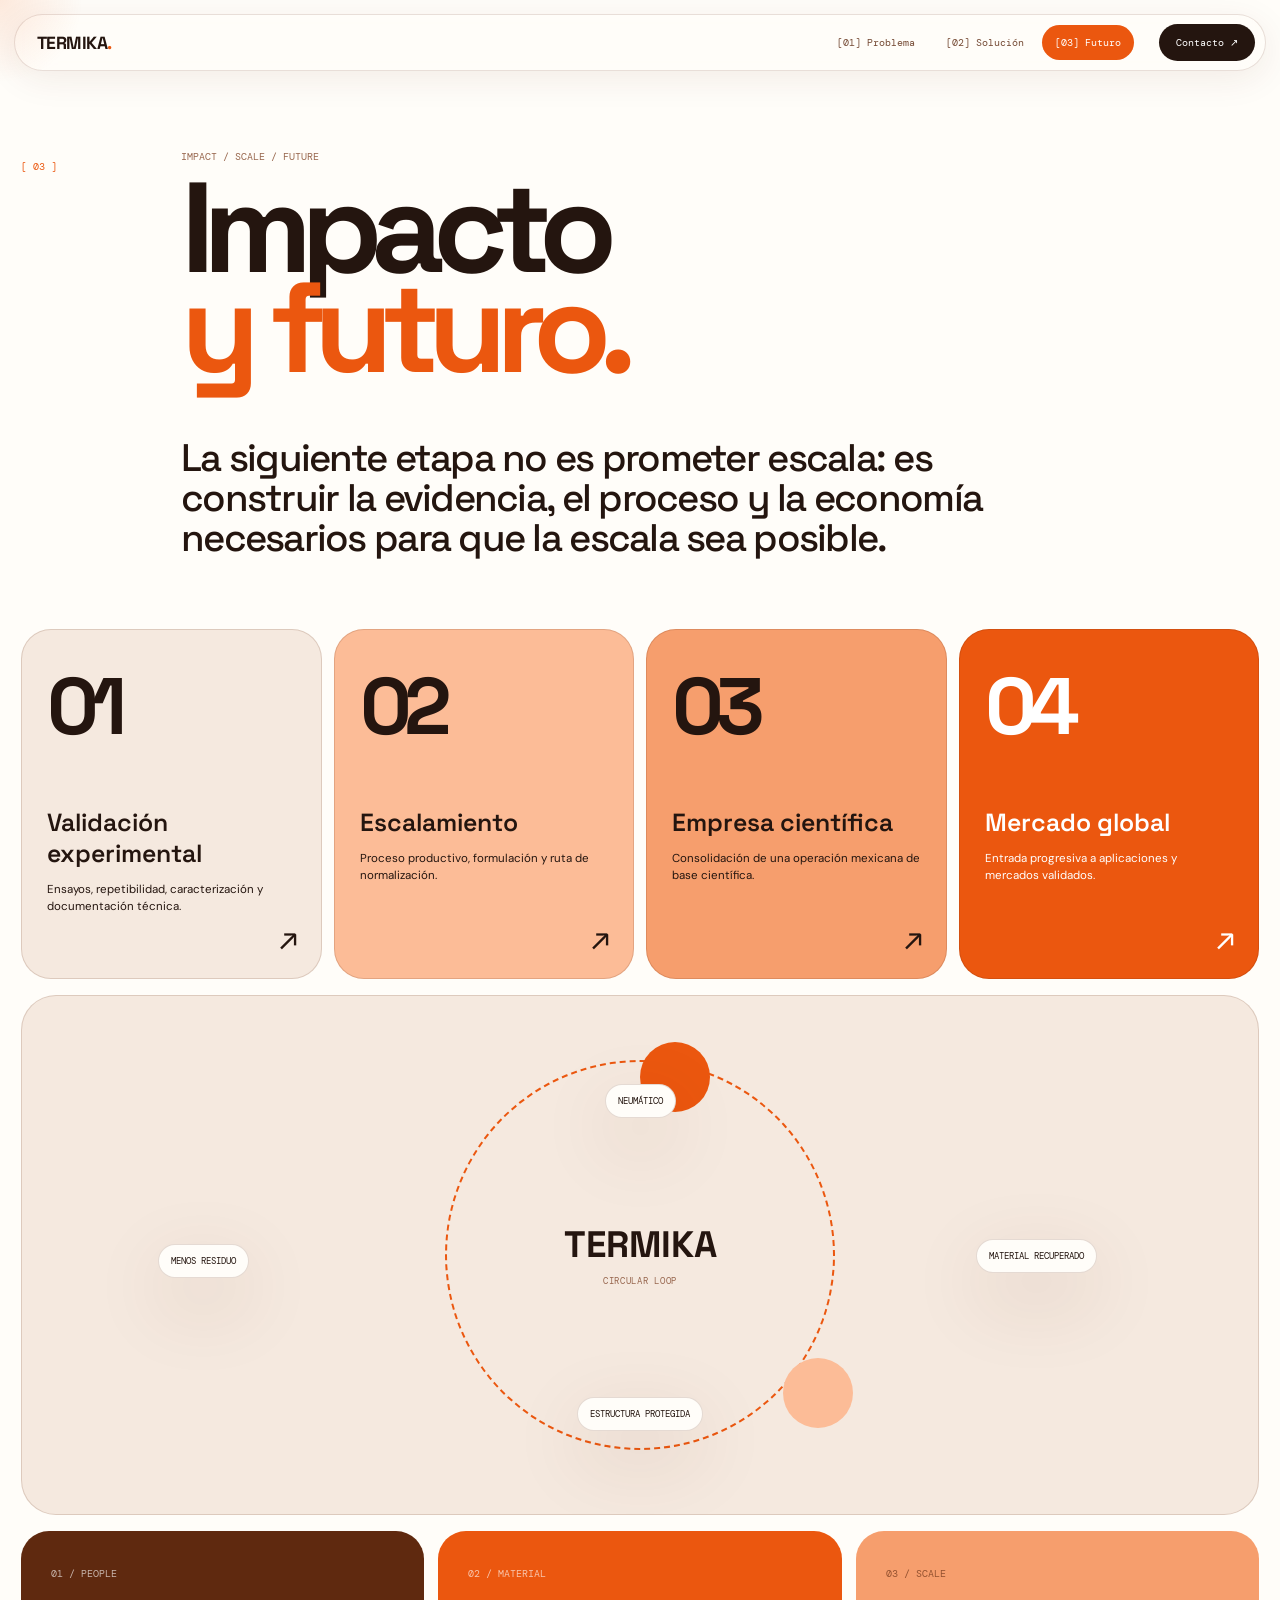
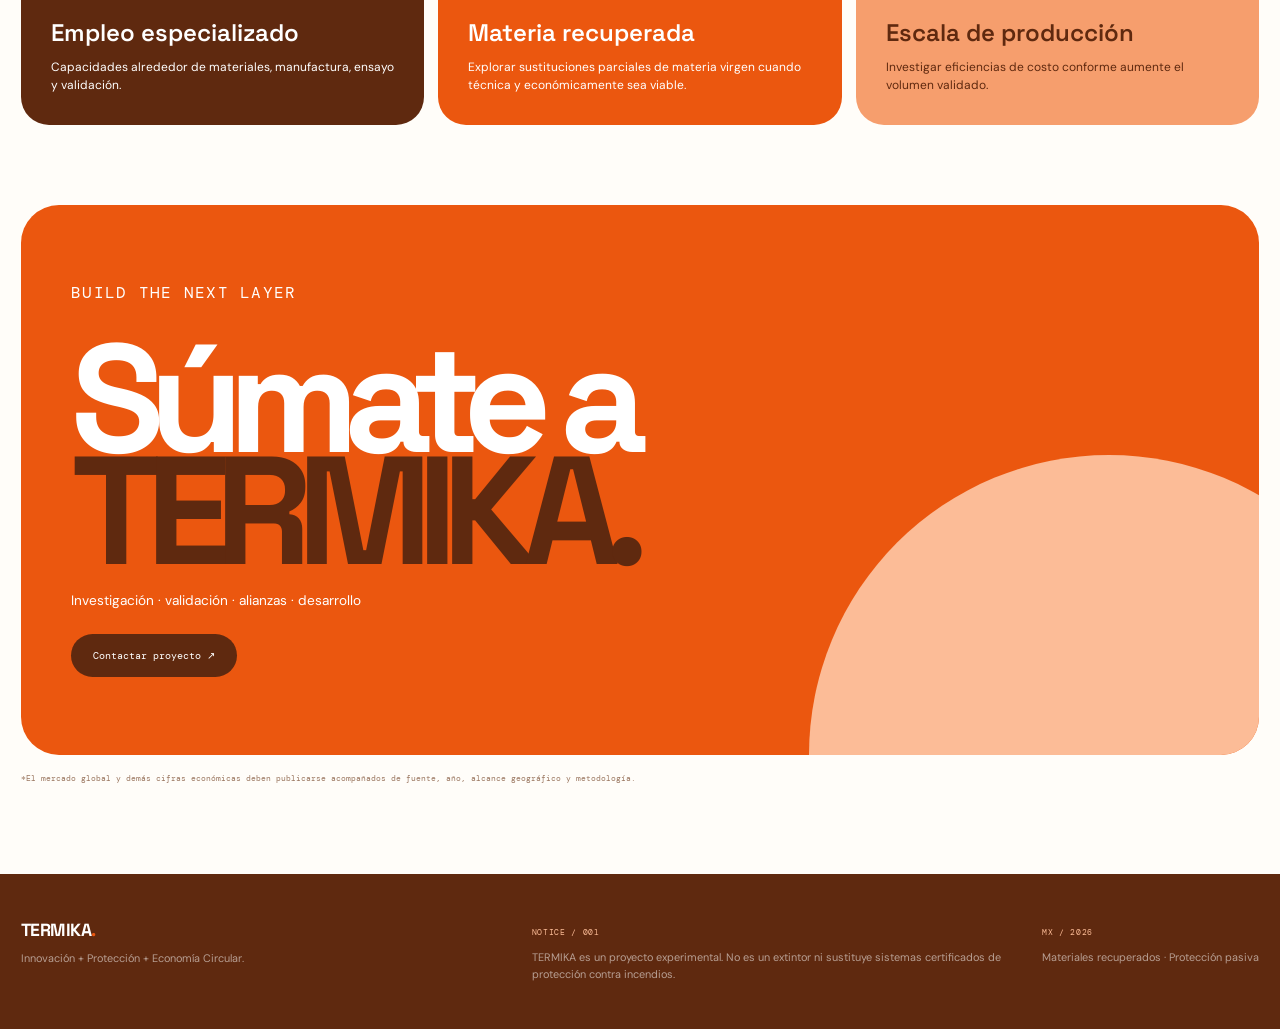
==== futuro.html @ cb24f813 "Add files via upload" ====
<!doctype html><html lang="es"><head><meta charset="utf-8"><meta name="viewport" content="width=device-width,initial-scale=1"><meta name="theme-color" content="#EB570F"><title>TERMIKA — Impacto y futuro</title><link rel="stylesheet" href="style.css"></head><body><div class="cursor"></div><header class="header"><nav class="nav">
      <a class="logo" href="index.html">TERMIKA<span><b>.</b></span></a>
      <div class="navlinks">
        <a class="" href="problema.html">[01] Problema</a>
        <a class="" href="solucion.html">[02] Solución</a>
        <a class="active" href="futuro.html">[03] Futuro</a>
      </div>
      <a class="navcta" href="mailto:contacto@termika.mx">Contacto ↗</a>
      <button class="menu" aria-label="Abrir menú"><span></span><span></span><span></span></button>
    </nav>
    <div class="mobile-nav">
      <a href="problema.html">[01] Problema</a><a href="solucion.html">[02] Solución</a><a href="futuro.html">[03] Futuro</a><a href="mailto:contacto@termika.mx">Contacto ↗</a>
    </div></header><main class="page future-page">
  <div class="container">
    <div class="section-head reveal"><div class="num">[ 03 ]</div><div><div class="kicker">IMPACT / SCALE / FUTURE</div><h2>Impacto<br><span>y futuro.</span></h2></div></div>
    <p class="page-intro reveal">La siguiente etapa no es prometer escala: es construir la evidencia, el proceso y la economía necesarios para que la escala sea posible.</p>
    <div class="roadmap">
      <article class="road reveal"><div class="rnum">01</div><h3>Validación experimental</h3><p>Ensayos, repetibilidad, caracterización y documentación técnica.</p></article>
      <article class="road reveal"><div class="rnum">02</div><h3>Escalamiento</h3><p>Proceso productivo, formulación y ruta de normalización.</p></article>
      <article class="road reveal"><div class="rnum">03</div><h3>Empresa científica</h3><p>Consolidación de una operación mexicana de base científica.</p></article>
      <article class="road reveal"><div class="rnum">04</div><h3>Mercado global</h3><p>Entrada progresiva a aplicaciones y mercados validados.</p></article>
    </div>
    <div class="loop reveal">
      <div class="loop-ring"></div><div class="loop-center"><strong>TERMIKA</strong><span class="mono">CIRCULAR LOOP</span></div>
      <span class="loop-label l1">NEUMÁTICO</span><span class="loop-label l2">MATERIAL RECUPERADO</span><span class="loop-label l3">ESTRUCTURA PROTEGIDA</span><span class="loop-label l4">MENOS RESIDUO</span>
    </div>
    <div class="benefits">
      <article class="benefit reveal"><span>01 / PEOPLE</span><h3>Empleo especializado</h3><p>Capacidades alrededor de materiales, manufactura, ensayo y validación.</p></article>
      <article class="benefit reveal"><span>02 / MATERIAL</span><h3>Materia recuperada</h3><p>Explorar sustituciones parciales de materia virgen cuando técnica y económicamente sea viable.</p></article>
      <article class="benefit reveal"><span>03 / SCALE</span><h3>Escala de producción</h3><p>Investigar eficiencias de costo conforme aumente el volumen validado.</p></article>
    </div>
    <div class="cta reveal"><span class="mono">BUILD THE NEXT LAYER</span><h2>Súmate a<br><em>TERMIKA.</em></h2><p>Investigación · validación · alianzas · desarrollo</p><a class="cta-button" href="mailto:contacto@termika.mx">Contactar proyecto ↗</a></div>
    <p class="note">*El mercado global y demás cifras económicas deben publicarse acompañados de fuente, año, alcance geográfico y metodología.</p>
  </div>
</main><footer class="footer"><div class="container footer-grid"><div><a class="logo" href="index.html">TERMIKA<b>.</b></a><p>Innovación + Protección + Economía Circular.</p></div><div><span class="mono">NOTICE / 001</span><p>TERMIKA es un proyecto experimental. No es un extintor ni sustituye sistemas certificados de protección contra incendios.</p></div><div><span class="mono">MX / 2026</span><p>Materiales recuperados · Protección pasiva</p></div></div></footer><script src="script.js"></script></body></html>
---- style.css ----
@import url('https://fonts.googleapis.com/css2?family=DM+Mono:wght@400;500&family=DM+Sans:wght@400;500;600;700;800&family=Space+Grotesk:wght@500;600;700&display=swap');

:root{
  --cream:#F5E9DF; --white:#FFFDF9; --orange:#EB570F; --orange2:#FD7129;
  --coral:#F69E6D; --peach:#FCBC97; --brown:#5F290F; --ink:#24150F;
  --line:rgba(95,41,15,.16); --shadow:0 25px 80px rgba(95,41,15,.14);
}
*{box-sizing:border-box;margin:0;padding:0}
html{scroll-behavior:smooth}
body{font-family:"DM Sans",sans-serif;background:var(--cream);color:var(--ink);overflow-x:hidden}
a{color:inherit;text-decoration:none}
button,input{font:inherit}
.container{width:min(1380px,calc(100% - 42px));margin:auto}
.mono{font-family:"DM Mono",monospace;letter-spacing:.08em;text-transform:uppercase}
.header{position:fixed;top:14px;left:0;right:0;z-index:1000}
.nav{width:min(1380px,calc(100% - 28px));margin:auto;background:rgba(255,253,249,.72);backdrop-filter:blur(18px);border:1px solid rgba(95,41,15,.14);border-radius:999px;padding:9px 10px 9px 22px;display:flex;align-items:center;gap:25px;box-shadow:0 8px 35px rgba(95,41,15,.08)}
.logo{font:700 1.1rem "Space Grotesk";letter-spacing:-.03em}.logo b{color:var(--orange)}
.navlinks{margin-left:auto;display:flex;gap:5px}.navlinks a{font:.65rem "DM Mono";padding:11px 13px;border-radius:999px;color:#754a34;transition:.25s}.navlinks a:hover,.navlinks a.active{background:var(--orange);color:white}
.navcta{background:var(--ink);color:white;border-radius:999px;padding:12px 17px;font:.64rem "DM Mono";transition:.25s}.navcta:hover{background:var(--orange);transform:translateY(-2px)}
.menu{display:none;background:none;border:0;padding:8px}.menu span{display:block;width:23px;height:2px;background:var(--ink);margin:5px;transition:.25s}
.mobile-nav{display:none}

.page{min-height:100vh;position:relative;padding:150px 0 90px;overflow:hidden}
.hero{min-height:100svh;padding-top:170px;background:var(--white)}
.hero-grid{position:absolute;inset:0;background-image:linear-gradient(rgba(95,41,15,.06) 1px,transparent 1px),linear-gradient(90deg,rgba(95,41,15,.06) 1px,transparent 1px);background-size:70px 70px;mask-image:linear-gradient(to bottom,black,transparent)}
.eyebrow{display:inline-flex;gap:10px;align-items:center;font:.62rem "DM Mono";color:#875238;border:1px solid var(--line);border-radius:999px;padding:9px 12px;background:rgba(255,255,255,.55)}
.hero-layout{position:relative;z-index:2;display:grid;grid-template-columns:1.4fr .6fr;gap:50px;align-items:end}
.hero h1{font:700 clamp(6rem,17vw,15rem)/.76 "Space Grotesk";letter-spacing:-.105em;color:var(--orange);margin:50px 0 30px}
.hero h1 span{display:inline-block;color:var(--ink);animation:skew 5s ease-in-out infinite}
@keyframes skew{50%{transform:skew(-5deg) translateY(-5px)}}
.hero-copy{max-width:670px;font:600 clamp(1.5rem,3vw,2.8rem)/1.02 "Space Grotesk";letter-spacing:-.045em}
.hero-copy em{font-style:normal;color:var(--orange)}
.hero-side{display:flex;flex-direction:column;gap:12px;padding-bottom:15px}
.mini-card{background:var(--cream);border:1px solid var(--line);border-radius:25px;padding:20px;box-shadow:var(--shadow);animation:float 5s ease-in-out infinite}
.mini-card:nth-child(2){animation-delay:-1.5s;margin-left:30px;background:var(--orange);color:white}
.mini-card:nth-child(3){animation-delay:-3s;margin-left:-15px;background:var(--peach)}
.mini-card strong{display:block;font:700 2.4rem "Space Grotesk";letter-spacing:-.06em}.mini-card small{font:.55rem "DM Mono";opacity:.65}
@keyframes float{50%{transform:translateY(-12px) rotate(1deg)}}
.hero-marquee{position:absolute;bottom:20px;left:-5%;width:110%;overflow:hidden;white-space:nowrap;transform:rotate(-2deg);background:var(--orange);color:white;padding:14px 0;font:500 .65rem "DM Mono";z-index:3}
.marquee-track{display:inline-block;animation:marquee 22s linear infinite}.marquee-track span{margin:0 25px}
@keyframes marquee{to{transform:translateX(-50%)}}
.blob{position:absolute;border-radius:42% 58% 65% 35%/42% 38% 62% 58%;filter:blur(.2px);animation:morph 11s ease-in-out infinite alternate;pointer-events:none}
.blob.orange{background:var(--orange)}.blob.peach{background:var(--peach)}
.hero-blob{width:390px;height:390px;right:-110px;top:20%;opacity:.95}.hero-blob2{width:180px;height:180px;right:28%;top:12%;animation-delay:-4s}
@keyframes morph{50%{border-radius:65% 35% 38% 62%/55% 65% 35% 45%;transform:rotate(16deg) scale(1.05)}100%{border-radius:30% 70% 58% 42%/62% 38% 62% 38%;transform:rotate(-12deg)}}

.section-head{display:grid;grid-template-columns:130px 1fr;gap:30px;align-items:start;margin-bottom:60px}.num{font:.65rem "DM Mono";color:var(--orange);padding-top:10px}.kicker{font:.6rem "DM Mono";color:#98674e;margin-bottom:15px}.section-head h2{font:700 clamp(4.5rem,10vw,10rem)/.78 "Space Grotesk";letter-spacing:-.09em}.section-head h2 span{color:var(--orange)}
.page-intro{max-width:850px;font:500 clamp(1.5rem,3vw,2.8rem)/1.05 "Space Grotesk";letter-spacing:-.045em;margin-left:160px;margin-bottom:70px}
.bento{display:grid;grid-template-columns:1.15fr .85fr .85fr;grid-auto-rows:minmax(250px,auto);gap:14px}.card{background:var(--white);border:1px solid var(--line);border-radius:30px;padding:28px;position:relative;overflow:hidden;box-shadow:0 15px 50px rgba(95,41,15,.06);transition:.35s}.card:hover{transform:translateY(-7px) rotate(.25deg);box-shadow:var(--shadow)}
.card.orange{background:var(--orange);color:white}.card.coral{background:var(--coral)}.card.peach{background:var(--peach)}.card.dark{background:var(--brown);color:white}
.card .tag{font:.58rem "DM Mono";opacity:.58;display:flex;justify-content:space-between}.big-number{font:700 clamp(5rem,10vw,10rem)/.75 "Space Grotesk";letter-spacing:-.1em;margin-top:60px}.big-number sup{font-size:.25em;color:var(--orange);vertical-align:top;margin-left:7px}.card.orange .big-number sup{color:white}.card p{font-size:.8rem;line-height:1.55;max-width:390px;margin-top:20px}.card h3{font:600 clamp(1.8rem,3vw,3.3rem)/.95 "Space Grotesk";letter-spacing:-.05em;margin:45px 0 15px}
.tire-wheel{position:absolute;width:270px;height:270px;border:35px solid rgba(255,255,255,.12);border-radius:50%;right:-70px;bottom:-70px}.tire-wheel:after{content:"";position:absolute;inset:55px;border:3px dashed rgba(255,255,255,.2);border-radius:50%}
.bar{height:16px;background:rgba(95,41,15,.1);border-radius:999px;overflow:hidden;margin:45px 0 15px}.bar i{display:block;height:100%;width:8%;background:var(--orange);border-radius:inherit;animation:barIn 1.6s ease both}.bar-label{display:flex;justify-content:space-between;font:.55rem "DM Mono"}@keyframes barIn{from{width:0}}
.note{font:.52rem "DM Mono";color:#9a765f;margin-top:18px}

.solution-page{background:var(--orange);color:white}.solution-page .kicker,.solution-page .num{color:rgba(255,255,255,.6)}.solution-page .section-head h2 span{color:var(--brown)}
.material-stage{position:relative;min-height:560px;border-radius:36px;background:var(--white);color:var(--ink);overflow:hidden;padding:45px;box-shadow:0 30px 100px rgba(95,41,15,.2)}
.material-stage:before{content:"TERMIKA";position:absolute;font:700 20vw "Space Grotesk";letter-spacing:-.12em;color:rgba(235,87,15,.07);left:-2%;bottom:-7%}
.moving-orb{position:absolute;width:190px;height:190px;border-radius:50%;background:var(--orange);right:13%;top:12%;box-shadow:0 0 100px rgba(235,87,15,.35);animation:orb 7s ease-in-out infinite}
.moving-orb:after{content:"";position:absolute;width:70px;height:70px;border-radius:50%;background:var(--peach);left:-30px;bottom:0}
@keyframes orb{50%{transform:translate(-70px,100px) scale(1.2)}}
.lab{position:relative;z-index:2;display:grid;grid-template-columns:1fr 1fr;gap:50px;align-items:center;height:100%}.lab-number{font:700 clamp(9rem,18vw,17rem)/.7 "Space Grotesk";letter-spacing:-.11em;color:var(--orange)}.lab-number small{font-size:.2em;color:var(--ink)}.lab h3{font:600 clamp(2rem,4vw,4rem)/.95 "Space Grotesk";letter-spacing:-.06em}.lab p{margin-top:18px;color:#765b4c;line-height:1.6}.lab-stamp{display:inline-block;margin-top:35px;border:1px solid var(--orange);color:var(--orange);border-radius:999px;padding:10px 14px;font:.55rem "DM Mono";animation:pulse 2s infinite}@keyframes pulse{50%{box-shadow:0 0 0 9px rgba(235,87,15,.08)}}
.steps{display:grid;grid-template-columns:repeat(4,1fr);gap:10px;margin-top:16px}.step{min-height:190px;background:rgba(255,255,255,.17);border:1px solid rgba(255,255,255,.25);border-radius:25px;padding:23px;text-align:left;color:white;transition:.3s}.step:hover,.step.active{background:white;color:var(--brown);transform:translateY(-8px)}.step span{font:.6rem "DM Mono";opacity:.6}.step strong{display:block;font:600 1.45rem "Space Grotesk";margin-top:50px}.step small{font-size:.7rem;opacity:.65}
.calc{margin-top:60px;background:var(--brown);border-radius:30px;padding:35px;display:grid;grid-template-columns:1fr 1fr;gap:40px;align-items:center}.calc h3{font:600 2.5rem "Space Grotesk"}.calc input{width:100%;margin-top:25px;border:0;border-bottom:2px solid rgba(255,255,255,.3);background:transparent;color:white;font:600 4rem "Space Grotesk";outline:0}.calc-output{font:600 clamp(2.5rem,5vw,5rem) "Space Grotesk";color:var(--peach);letter-spacing:-.07em}.calc-output small{display:block;font:.58rem "DM Mono";letter-spacing:.04em;color:rgba(255,255,255,.55);margin-top:15px}

.future-page{background:var(--white)}.roadmap{display:grid;grid-template-columns:repeat(4,1fr);gap:12px}.road{min-height:350px;background:var(--cream);border-radius:30px;padding:25px;border:1px solid var(--line);position:relative;overflow:hidden}.road:nth-child(2){background:var(--peach)}.road:nth-child(3){background:var(--coral)}.road:nth-child(4){background:var(--orange);color:white}.road .rnum{font:700 5rem "Space Grotesk";letter-spacing:-.1em}.road h3{font:600 1.55rem "Space Grotesk";margin-top:50px}.road p{font-size:.72rem;line-height:1.55;margin-top:12px;max-width:260px}.road:after{content:"↗";position:absolute;right:22px;bottom:20px;font:2rem "Space Grotesk";animation:arrow 2s infinite}@keyframes arrow{50%{transform:translate(7px,-7px)}}
.loop{margin-top:16px;background:var(--cream);border-radius:35px;min-height:520px;position:relative;display:flex;align-items:center;justify-content:center;overflow:hidden;border:1px solid var(--line)}.loop-ring{width:390px;height:390px;border:2px dashed var(--orange);border-radius:50%;position:relative;animation:spin 18s linear infinite}.loop-ring:before,.loop-ring:after{content:"";position:absolute;width:70px;height:70px;background:var(--orange);border-radius:50%}.loop-ring:before{top:-20px;left:50%}.loop-ring:after{bottom:20px;right:-20px;background:var(--peach)}@keyframes spin{to{transform:rotate(360deg)}}.loop-center{position:absolute;text-align:center}.loop-center strong{display:block;font:700 2.3rem "Space Grotesk"}.loop-center span{font:.55rem "DM Mono";color:#97664e}.loop-label{position:absolute;font:.55rem "DM Mono";background:var(--white);border:1px solid var(--line);padding:10px 12px;border-radius:999px;box-shadow:var(--shadow)}.l1{top:17%}.l2{right:13%;top:47%}.l3{bottom:16%}.l4{left:11%;top:48%}
.benefits{display:grid;grid-template-columns:repeat(3,1fr);gap:14px;margin-top:16px}.benefit{padding:30px;background:var(--brown);color:white;border-radius:28px}.benefit:nth-child(2){background:var(--orange)}.benefit:nth-child(3){background:var(--coral);color:var(--brown)}.benefit span{font:.6rem "DM Mono";opacity:.65}.benefit h3{font:600 1.5rem "Space Grotesk";margin:35px 0 10px}.benefit p{font-size:.75rem;line-height:1.55}

.cta{margin-top:80px;background:var(--orange);border-radius:38px;min-height:550px;padding:50px;display:flex;flex-direction:column;justify-content:center;position:relative;overflow:hidden;color:white}.cta:after{content:"";position:absolute;width:600px;height:600px;border-radius:50%;right:-150px;bottom:-300px;background:var(--peach)}.cta .mono,.cta h2,.cta p,.cta a{position:relative;z-index:2}.cta h2{font:700 clamp(5rem,12vw,11rem)/.73 "Space Grotesk";letter-spacing:-.1em;margin:40px 0 25px}.cta h2 em{font-style:normal;color:var(--brown)}.cta p{font-size:.85rem;margin-bottom:25px}.cta-button{align-self:flex-start;background:var(--brown);padding:15px 22px;border-radius:999px;font:.65rem "DM Mono";transition:.25s}.cta-button:hover{background:white;color:var(--brown);transform:translateY(-3px)}

.footer{padding:45px 0;background:var(--brown);color:white}.footer-grid{display:grid;grid-template-columns:1fr 1fr auto;gap:40px}.footer p{color:rgba(255,255,255,.55);font-size:.68rem;line-height:1.6;margin-top:9px}.footer .mono{font-size:.53rem;color:var(--peach)}

.reveal{opacity:0;transform:translateY(30px);transition:opacity .7s ease,transform .7s ease}.reveal.show{opacity:1;transform:none}
.cursor{position:fixed;z-index:2000;width:180px;height:180px;border-radius:50%;background:radial-gradient(circle,rgba(235,87,15,.12),transparent 65%);pointer-events:none;transform:translate(-50%,-50%);mix-blend-mode:multiply}
.floating-dot{position:absolute;width:12px;height:12px;background:var(--orange);border-radius:50%;animation:floatdot 6s ease-in-out infinite}.dot1{top:30%;left:8%}.dot2{top:70%;right:7%;animation-delay:-2s}.dot3{top:18%;left:62%;animation-delay:-4s}@keyframes floatdot{50%{transform:translateY(-35px) translateX(15px) scale(1.5)}}

@media(max-width:900px){.navlinks{display:none}.navcta{margin-left:auto}.menu{display:block}.mobile-nav{position:absolute;top:58px;left:8px;right:8px;background:var(--white);border:1px solid var(--line);border-radius:25px;padding:12px;display:flex;flex-direction:column;gap:4px;opacity:0;pointer-events:none;transform:translateY(-10px);transition:.25s}.mobile-nav.open{opacity:1;pointer-events:auto;transform:none}.mobile-nav a{padding:14px;border-radius:15px;font:.65rem "DM Mono"}.mobile-nav a:hover{background:var(--orange);color:white}.hero-layout{grid-template-columns:1fr}.hero-side{display:grid;grid-template-columns:1fr 1fr}.hero h1{font-size:clamp(5rem,22vw,10rem)}.hero-blob{opacity:.55}.bento{grid-template-columns:1fr 1fr}.card:first-child{grid-row:span 2}.page-intro{margin-left:0}.lab{grid-template-columns:1fr}.material-stage{min-height:700px}.steps{grid-template-columns:1fr 1fr}.roadmap{grid-template-columns:1fr 1fr}.benefits{grid-template-columns:1fr}.footer-grid{grid-template-columns:1fr}}
@media(max-width:600px){.container{width:calc(100% - 26px)}.nav{padding-left:16px}.page{padding-top:125px}.hero{padding-top:145px}.hero h1{margin:35px 0 25px}.hero-side{grid-template-columns:1fr}.mini-card:nth-child(2),.mini-card:nth-child(3){margin-left:0}.section-head{grid-template-columns:60px 1fr;gap:10px;margin-bottom:40px}.section-head h2{font-size:clamp(3.8rem,18vw,6rem)}.bento{display:flex;flex-direction:column}.card{min-height:260px}.big-number{font-size:6rem}.material-stage{padding:25px;min-height:670px}.lab-number{font-size:8rem}.steps{grid-template-columns:1fr}.step{min-height:150px}.calc{grid-template-columns:1fr;padding:25px}.roadmap{grid-template-columns:1fr}.road{min-height:280px}.loop{min-height:430px}.loop-ring{width:270px;height:270px}.loop-label{font-size:.46rem}.l1{top:12%}.l2{right:3%}.l3{bottom:10%}.l4{left:2%}.cta{padding:30px;min-height:500px}.cta h2{font-size:clamp(4.5rem,20vw,8rem)}.cursor{display:none}}
@media(prefers-reduced-motion:reduce){*,*::before,*::after{animation:none!important;scroll-behavior:auto!important;transition:none!important}.reveal{opacity:1;transform:none}}
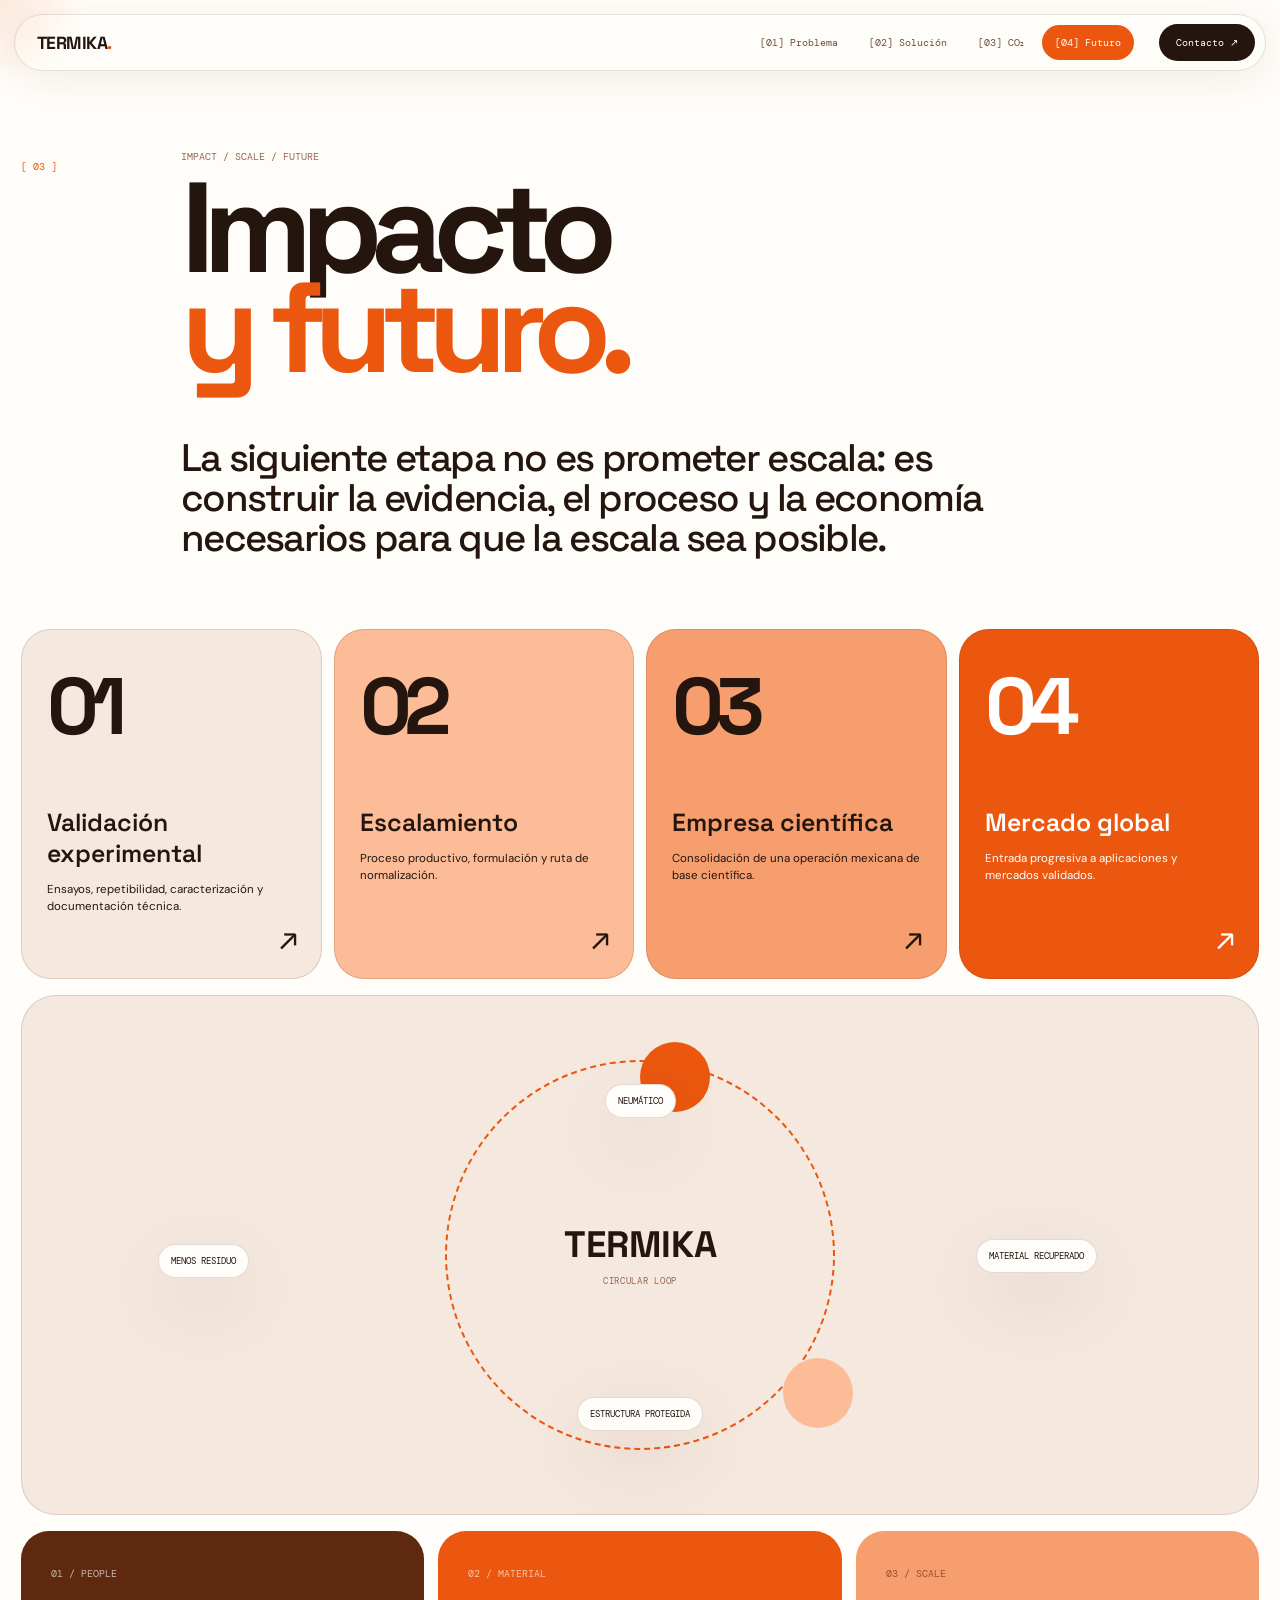
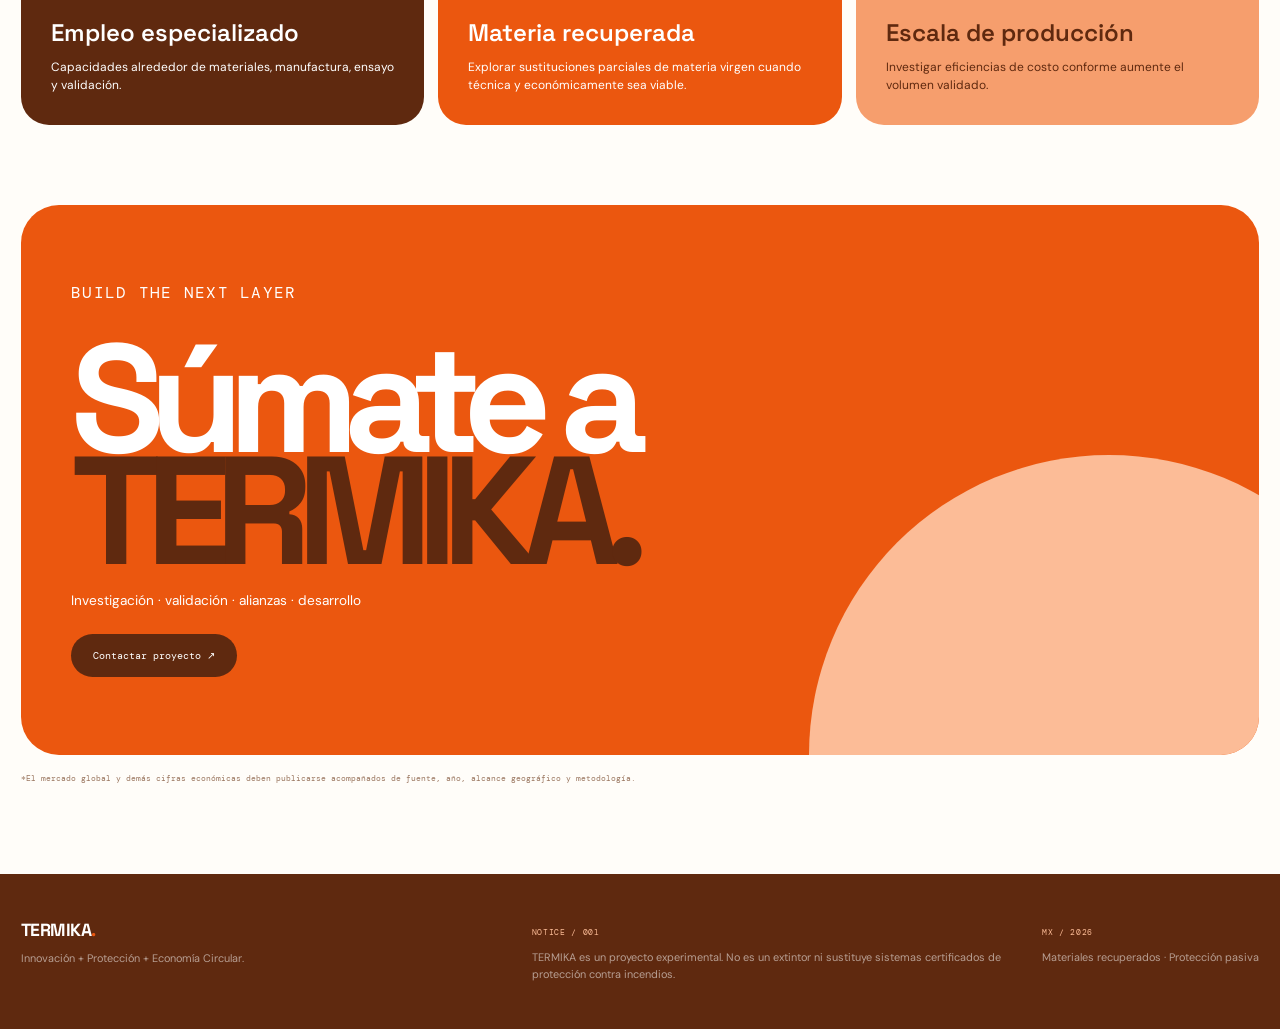
==== commit e25dc2ff: "Add files via upload" ====
--- a/futuro.html
+++ b/futuro.html
@@ -3,13 +3,13 @@
       <div class="navlinks">
         <a class="" href="problema.html">[01] Problema</a>
         <a class="" href="solucion.html">[02] Solución</a>
-        <a class="active" href="futuro.html">[03] Futuro</a>
+        <a href="impacto.html">[03] CO₂</a><a class="active" href="futuro.html">[04] Futuro</a>
       </div>
       <a class="navcta" href="mailto:contacto@termika.mx">Contacto ↗</a>
       <button class="menu" aria-label="Abrir menú"><span></span><span></span><span></span></button>
     </nav>
     <div class="mobile-nav">
-      <a href="problema.html">[01] Problema</a><a href="solucion.html">[02] Solución</a><a href="futuro.html">[03] Futuro</a><a href="mailto:contacto@termika.mx">Contacto ↗</a>
+      <a href="problema.html">[01] Problema</a><a href="solucion.html">[02] Solución</a><a href="impacto.html">[03] CO₂</a><a href="futuro.html">[04] Futuro</a><a href="mailto:contacto@termika.mx">Contacto ↗</a>
     </div></header><main class="page future-page">
   <div class="container">
     <div class="section-head reveal"><div class="num">[ 03 ]</div><div><div class="kicker">IMPACT / SCALE / FUTURE</div><h2>Impacto<br><span>y futuro.</span></h2></div></div>
--- a/style.css
+++ b/style.css
@@ -78,3 +78,41 @@
 @media(max-width:900px){.navlinks{display:none}.navcta{margin-left:auto}.menu{display:block}.mobile-nav{position:absolute;top:58px;left:8px;right:8px;background:var(--white);border:1px solid var(--line);border-radius:25px;padding:12px;display:flex;flex-direction:column;gap:4px;opacity:0;pointer-events:none;transform:translateY(-10px);transition:.25s}.mobile-nav.open{opacity:1;pointer-events:auto;transform:none}.mobile-nav a{padding:14px;border-radius:15px;font:.65rem "DM Mono"}.mobile-nav a:hover{background:var(--orange);color:white}.hero-layout{grid-template-columns:1fr}.hero-side{display:grid;grid-template-columns:1fr 1fr}.hero h1{font-size:clamp(5rem,22vw,10rem)}.hero-blob{opacity:.55}.bento{grid-template-columns:1fr 1fr}.card:first-child{grid-row:span 2}.page-intro{margin-left:0}.lab{grid-template-columns:1fr}.material-stage{min-height:700px}.steps{grid-template-columns:1fr 1fr}.roadmap{grid-template-columns:1fr 1fr}.benefits{grid-template-columns:1fr}.footer-grid{grid-template-columns:1fr}}
 @media(max-width:600px){.container{width:calc(100% - 26px)}.nav{padding-left:16px}.page{padding-top:125px}.hero{padding-top:145px}.hero h1{margin:35px 0 25px}.hero-side{grid-template-columns:1fr}.mini-card:nth-child(2),.mini-card:nth-child(3){margin-left:0}.section-head{grid-template-columns:60px 1fr;gap:10px;margin-bottom:40px}.section-head h2{font-size:clamp(3.8rem,18vw,6rem)}.bento{display:flex;flex-direction:column}.card{min-height:260px}.big-number{font-size:6rem}.material-stage{padding:25px;min-height:670px}.lab-number{font-size:8rem}.steps{grid-template-columns:1fr}.step{min-height:150px}.calc{grid-template-columns:1fr;padding:25px}.roadmap{grid-template-columns:1fr}.road{min-height:280px}.loop{min-height:430px}.loop-ring{width:270px;height:270px}.loop-label{font-size:.46rem}.l1{top:12%}.l2{right:3%}.l3{bottom:10%}.l4{left:2%}.cta{padding:30px;min-height:500px}.cta h2{font-size:clamp(4.5rem,20vw,8rem)}.cursor{display:none}}
 @media(prefers-reduced-motion:reduce){*,*::before,*::after{animation:none!important;scroll-behavior:auto!important;transition:none!important}.reveal{opacity:1;transform:none}}
+
+/* CO2 BENCHMARK PAGE */
+.co2-page{background:var(--cream);color:var(--ink)}
+.co2-hero{padding-bottom:45px}
+.co2-hero .section-head{margin-bottom:35px}
+.co2-hero .section-head h2{max-width:1000px}
+.co2-intro{max-width:920px;font:500 clamp(1.35rem,2.5vw,2.25rem)/1.08 "Space Grotesk";letter-spacing:-.04em;margin:0 0 45px 160px}
+.co2-intro em{font-style:normal;color:var(--orange)}
+.co2-board{background:var(--white);border:1px solid var(--line);border-radius:38px;padding:35px;box-shadow:var(--shadow);position:relative;overflow:hidden}
+.co2-board:before{content:"LCA / CO₂e / 1 TONNE";position:absolute;right:28px;top:25px;font:.52rem "DM Mono";color:#9a765f;letter-spacing:.08em}
+.co2-chart{display:grid;grid-template-columns:1fr 1fr 1fr;gap:14px;align-items:stretch;margin-top:30px}
+.co2-card{border-radius:28px;padding:25px;min-height:430px;position:relative;overflow:hidden;display:flex;flex-direction:column}
+.co2-card.storage{background:var(--peach)}
+.co2-card.process{background:var(--orange);color:white}
+.co2-card.credit{background:var(--brown);color:white}
+.co2-card .tag{font:.55rem "DM Mono";opacity:.65;text-transform:uppercase;letter-spacing:.08em}
+.co2-card h3{font:600 clamp(1.55rem,2.5vw,2.5rem)/.95 "Space Grotesk";letter-spacing:-.05em;margin:50px 0 15px;max-width:320px}
+.co2-value{font:700 clamp(4.3rem,7vw,7rem)/.78 "Space Grotesk";letter-spacing:-.09em;margin-top:auto}
+.co2-value small{font:500 .27em "DM Mono";letter-spacing:0;text-transform:uppercase}
+.co2-card p{font-size:.72rem;line-height:1.5;max-width:330px;margin-top:18px;opacity:.78}
+.co2-card .barline{height:12px;background:rgba(95,41,15,.12);border-radius:99px;margin-top:20px;overflow:hidden}
+.co2-card.process .barline,.co2-card.credit .barline{background:rgba(255,255,255,.15)}
+.co2-card .barline i{display:block;height:100%;width:0;border-radius:inherit;animation:co2bar 1.4s .25s ease forwards}
+.co2-card.storage .barline i{width:0;background:var(--brown)}
+.co2-card.process .barline i{background:white;width:18%}
+.co2-card.credit .barline i{background:var(--peach);width:100%}
+@keyframes co2bar{from{transform:scaleX(0);transform-origin:left}to{transform:scaleX(1);transform-origin:left}}
+.co2-negative{color:var(--peach)}
+.co2-axis{display:flex;justify-content:space-between;font:.52rem "DM Mono";color:#98715c;margin-top:12px}
+.co2-note{margin-top:16px;font:.57rem/1.55 "DM Mono";color:#94705d;max-width:900px}
+.method-grid{display:grid;grid-template-columns:1fr 1fr;gap:14px;margin-top:16px}
+.method-card{background:var(--white);border:1px solid var(--line);border-radius:30px;padding:30px;min-height:300px}
+.method-card.orange{background:var(--orange);color:white}.method-card.dark{background:var(--brown);color:white}
+.method-card .mono{font-size:.55rem;opacity:.65}.method-card h3{font:600 clamp(1.7rem,3vw,3rem)/.95 "Space Grotesk";letter-spacing:-.055em;margin:35px 0 15px}.method-card p{font-size:.78rem;line-height:1.6;max-width:600px}.method-card ul{margin-top:18px;padding-left:18px;font-size:.72rem;line-height:1.7}
+.co2-scale{margin-top:16px;background:var(--white);border:1px solid var(--line);border-radius:30px;padding:30px;overflow:hidden}.co2-scale h3{font:600 2rem "Space Grotesk";letter-spacing:-.05em}.scale-row{display:grid;grid-template-columns:150px 1fr 100px;gap:15px;align-items:center;margin-top:25px}.scale-row label{font:.58rem "DM Mono"}.scale-track{height:22px;background:var(--cream);border-radius:999px;overflow:hidden}.scale-track i{display:block;height:100%;border-radius:inherit}.scale-row:nth-child(2) i{width:18%;background:var(--orange)}.scale-row:nth-child(3) i{width:100%;background:var(--brown)}.scale-row:nth-child(4) i{width:0;background:var(--peach)}.scale-row strong{font:600 1rem "Space Grotesk";text-align:right}
+.source-strip{margin-top:16px;padding:25px 30px;border-radius:28px;background:var(--ink);color:white}.source-strip p{font:.6rem/1.7 "DM Mono";color:rgba(255,255,255,.65)}.source-strip a{color:var(--peach);text-decoration:underline;text-underline-offset:3px}
+@media(max-width:900px){.co2-intro{margin-left:0}.co2-chart{grid-template-columns:1fr}.co2-card{min-height:330px}.method-grid{grid-template-columns:1fr}.scale-row{grid-template-columns:110px 1fr 85px}}
+@media(max-width:600px){.co2-board{padding:18px}.co2-card{min-height:310px;padding:22px}.co2-card h3{margin-top:35px}.co2-value{font-size:5rem}.method-card{padding:24px}.co2-scale{padding:24px}.scale-row{grid-template-columns:1fr 70px;gap:8px}.scale-row .scale-track{grid-column:1 / -1;grid-row:2}.scale-row strong{grid-column:2;grid-row:1}}
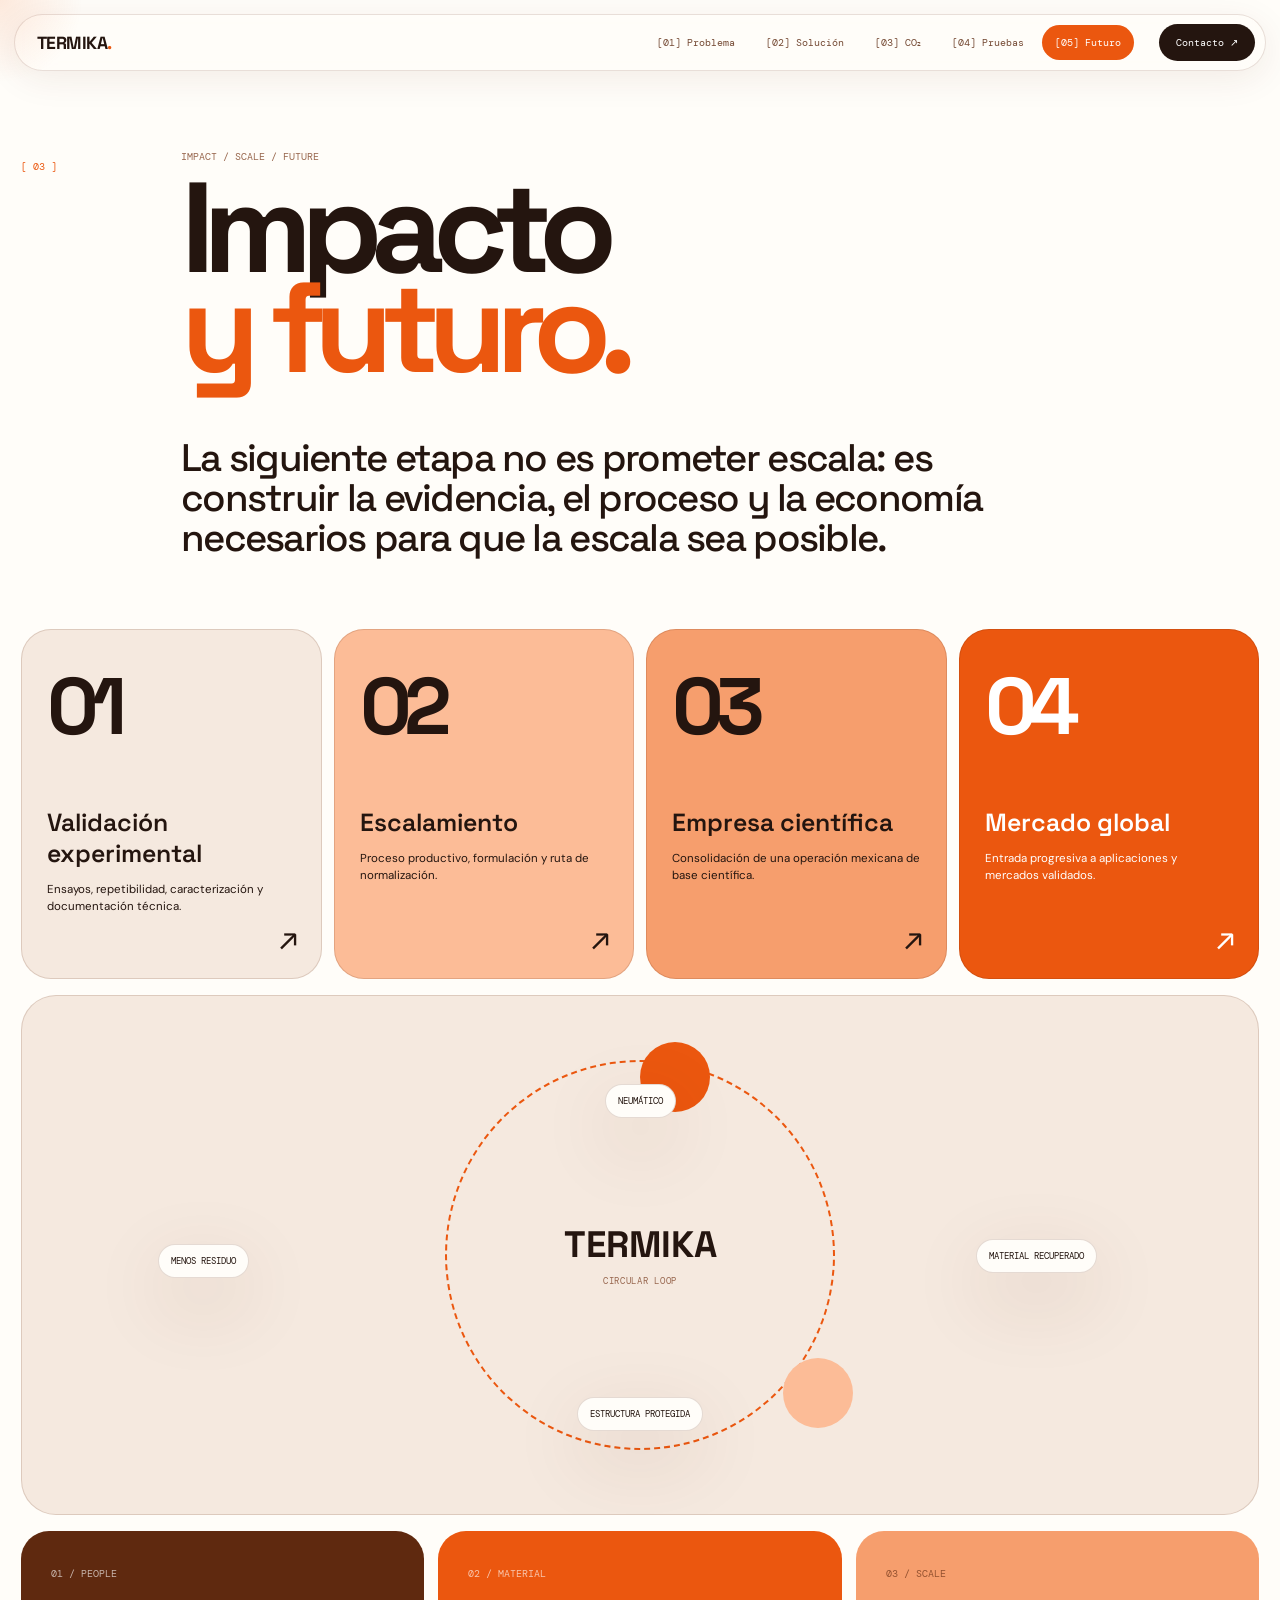
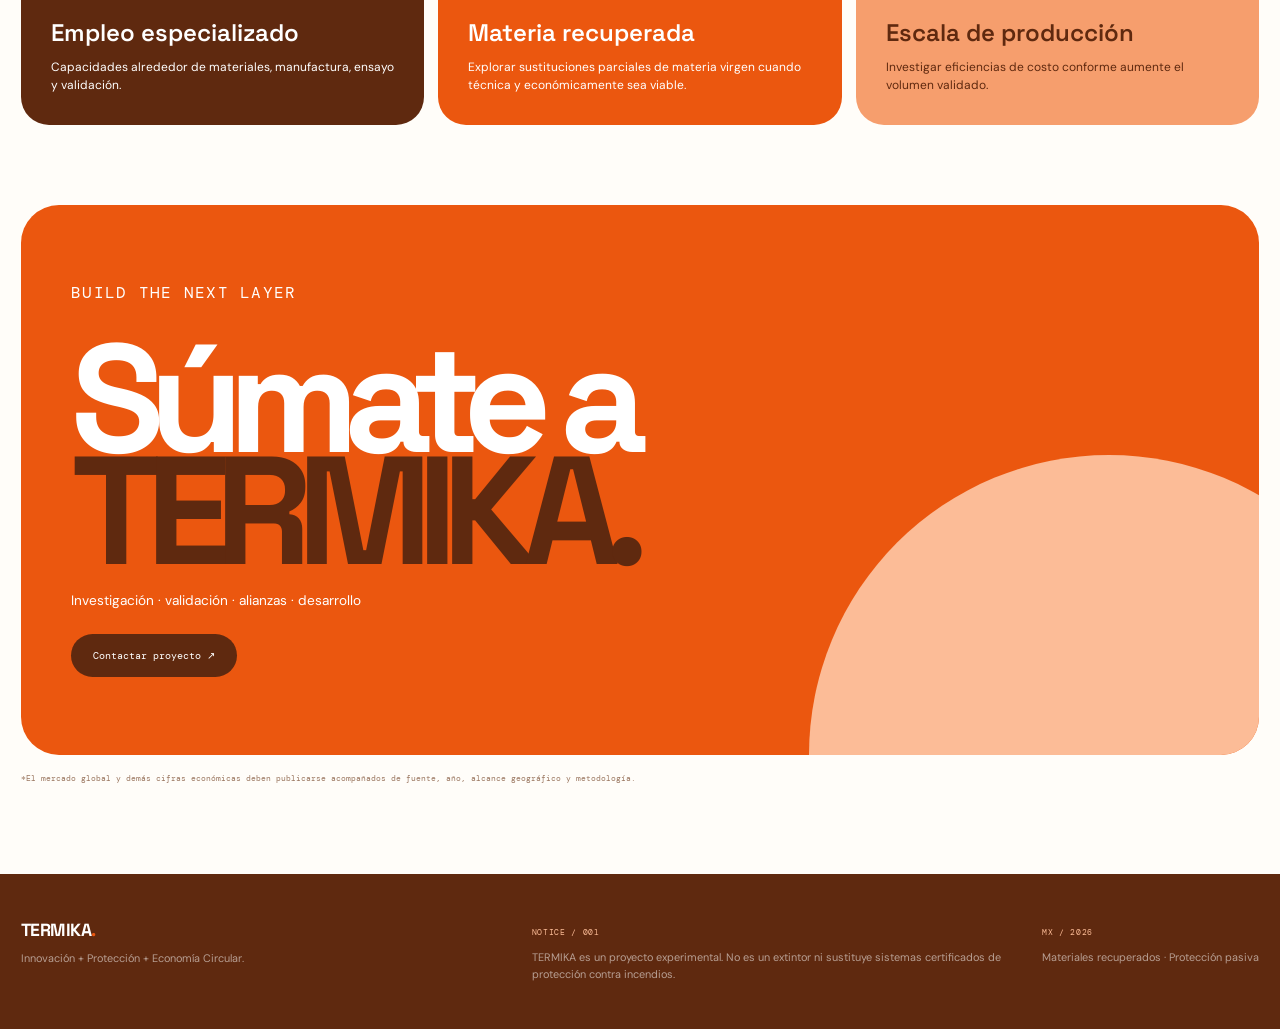
==== commit b3d7305e: "Add files via upload" ====
--- a/futuro.html
+++ b/futuro.html
@@ -1,16 +1,10 @@
 <!doctype html><html lang="es"><head><meta charset="utf-8"><meta name="viewport" content="width=device-width,initial-scale=1"><meta name="theme-color" content="#EB570F"><title>TERMIKA — Impacto y futuro</title><link rel="stylesheet" href="style.css"></head><body><div class="cursor"></div><header class="header"><nav class="nav">
       <a class="logo" href="index.html">TERMIKA<span><b>.</b></span></a>
-      <div class="navlinks">
-        <a class="" href="problema.html">[01] Problema</a>
-        <a class="" href="solucion.html">[02] Solución</a>
-        <a href="impacto.html">[03] CO₂</a><a class="active" href="futuro.html">[04] Futuro</a>
-      </div>
+      <div class="navlinks"><a class="" href="problema.html">[01] Problema</a><a class="" href="solucion.html">[02] Solución</a><a class="" href="impacto.html">[03] CO₂</a><a class="" href="pruebas.html">[04] Pruebas</a><a class="active" href="futuro.html">[05] Futuro</a></div>
       <a class="navcta" href="mailto:contacto@termika.mx">Contacto ↗</a>
       <button class="menu" aria-label="Abrir menú"><span></span><span></span><span></span></button>
     </nav>
-    <div class="mobile-nav">
-      <a href="problema.html">[01] Problema</a><a href="solucion.html">[02] Solución</a><a href="impacto.html">[03] CO₂</a><a href="futuro.html">[04] Futuro</a><a href="mailto:contacto@termika.mx">Contacto ↗</a>
-    </div></header><main class="page future-page">
+    <div class="mobile-nav"><a href="problema.html">[01] Problema</a><a href="solucion.html">[02] Solución</a><a href="impacto.html">[03] CO₂</a><a href="pruebas.html">[04] Pruebas</a><a href="futuro.html">[05] Futuro</a><a href="mailto:contacto@termika.mx">Contacto ↗</a></div></header><main class="page future-page">
   <div class="container">
     <div class="section-head reveal"><div class="num">[ 03 ]</div><div><div class="kicker">IMPACT / SCALE / FUTURE</div><h2>Impacto<br><span>y futuro.</span></h2></div></div>
     <p class="page-intro reveal">La siguiente etapa no es prometer escala: es construir la evidencia, el proceso y la economía necesarios para que la escala sea posible.</p>
--- a/style.css
+++ b/style.css
@@ -116,3 +116,40 @@
 .source-strip{margin-top:16px;padding:25px 30px;border-radius:28px;background:var(--ink);color:white}.source-strip p{font:.6rem/1.7 "DM Mono";color:rgba(255,255,255,.65)}.source-strip a{color:var(--peach);text-decoration:underline;text-underline-offset:3px}
 @media(max-width:900px){.co2-intro{margin-left:0}.co2-chart{grid-template-columns:1fr}.co2-card{min-height:330px}.method-grid{grid-template-columns:1fr}.scale-row{grid-template-columns:110px 1fr 85px}}
 @media(max-width:600px){.co2-board{padding:18px}.co2-card{min-height:310px;padding:22px}.co2-card h3{margin-top:35px}.co2-value{font-size:5rem}.method-card{padding:24px}.co2-scale{padding:24px}.scale-row{grid-template-columns:1fr 70px;gap:8px}.scale-row .scale-track{grid-column:1 / -1;grid-row:2}.scale-row strong{grid-column:2;grid-row:1}}
+
+/* THERMAL TESTING PAGE */
+.tests-page{background:var(--white)}
+.tests-page .page-intro{max-width:900px}
+.test-hero{display:grid;grid-template-columns:1.25fr .75fr;gap:14px;margin-top:25px}
+.test-hero-copy,.temp-display{border-radius:34px;padding:38px;min-height:390px;border:1px solid var(--line)}
+.test-hero-copy{background:var(--cream)}
+.test-hero-copy h3{font:700 clamp(3.5rem,7vw,7rem)/.82 "Space Grotesk";letter-spacing:-.085em;margin:48px 0 25px}.test-hero-copy h3 span{color:var(--orange)}
+.test-hero-copy p{font-size:.88rem;line-height:1.6;max-width:670px;color:#765b4c}.test-hero-copy strong{color:var(--orange)}
+.test-badge{display:inline-block;margin-top:28px;padding:10px 13px;border:1px solid var(--orange);border-radius:999px;color:var(--orange);font-size:.52rem}
+.temp-display{background:var(--orange);color:white;display:flex;flex-direction:column;justify-content:center;overflow:hidden;position:relative}.temp-display:after{content:"350";position:absolute;font:700 18rem/1 "Space Grotesk";letter-spacing:-.12em;right:-25px;bottom:-55px;color:rgba(255,255,255,.09)}
+.temp-number{font:700 clamp(6rem,12vw,11rem)/.78 "Space Grotesk";letter-spacing:-.11em;margin:55px 0 25px;position:relative;z-index:1}.temp-number small{font:.25em "DM Mono";letter-spacing:0;margin-left:8px}.temp-line{height:12px;background:rgba(255,255,255,.18);border-radius:999px;overflow:hidden;position:relative;z-index:1}.temp-line i{display:block;width:70%;height:100%;background:white;border-radius:inherit;animation:tempPulse 2.5s ease-in-out infinite alternate}@keyframes tempPulse{to{width:78%}}
+.compare-block{margin-top:14px;background:var(--brown);color:white;border-radius:34px;padding:36px;overflow:hidden}.compare-head{display:flex;align-items:flex-start;justify-content:space-between;gap:25px}.compare-head h3,.termika-test-head h3{font:600 clamp(2rem,4vw,4rem)/.9 "Space Grotesk";letter-spacing:-.065em;margin-top:32px}.ignition-stamp{width:140px;height:140px;border:2px solid var(--orange);border-radius:50%;display:flex;align-items:center;justify-content:center;font:700 3.4rem "Space Grotesk";letter-spacing:-.08em;color:var(--orange);transform:rotate(-8deg);flex-shrink:0}.ignition-stamp span{font:.35em "DM Mono";margin-left:5px}.ignition-stamp small{position:absolute;transform:translateY(55px);font:.42rem "DM Mono";color:white;letter-spacing:.08em}
+.fire-track{display:grid;grid-template-columns:repeat(7,1fr);gap:10px;align-items:end;margin-top:55px;position:relative}.fire-track:before{content:"";position:absolute;left:0;right:0;top:35px;height:2px;background:rgba(255,255,255,.16)}.fire-marker{position:relative;padding-top:55px;text-align:center}.fire-marker i{display:block;width:15px;height:15px;border-radius:50%;background:var(--peach);margin:0 auto 12px;position:relative;z-index:1;box-shadow:0 0 0 7px rgba(252,188,151,.08)}.fire-marker span{display:block;font:.6rem "DM Mono";color:rgba(255,255,255,.55)}.fire-marker.ignition i{background:var(--orange);width:28px;height:28px;box-shadow:0 0 0 10px rgba(235,87,15,.16)}.fire-marker b{display:block;margin-top:12px;color:var(--orange);font:.58rem "DM Mono"}.test-note{margin-top:32px;font:.62rem/1.6 "DM Mono";color:rgba(255,255,255,.58);max-width:900px}
+.termika-test{margin-top:14px;background:var(--cream);border-radius:34px;padding:36px;border:1px solid var(--line)}.termika-test-head{display:grid;grid-template-columns:1fr 220px;gap:30px;align-items:center}.termika-test-head h3 span{color:var(--orange)}.termika-test-head p{max-width:760px;margin-top:18px;font-size:.82rem;line-height:1.6;color:#765b4c}.survival-orbit{width:190px;height:190px;border-radius:50%;border:2px solid var(--orange);display:flex;flex-direction:column;align-items:center;justify-content:center;position:relative;margin:auto}.survival-orbit:before,.survival-orbit:after{content:"";position:absolute;border-radius:50%;border:1px dashed rgba(235,87,15,.35)}.survival-orbit:before{inset:14px}.survival-orbit:after{inset:30px}.survival-orbit span{font:700 4rem "Space Grotesk";letter-spacing:-.1em;color:var(--orange);position:relative;z-index:1}.survival-orbit small{font:.48rem "DM Mono";position:relative;z-index:1;color:#8d644f}
+.checkpoint-grid{display:grid;grid-template-columns:repeat(5,1fr);gap:10px;margin-top:35px}.checkpoint{min-height:260px;background:var(--white);border:1px solid var(--line);border-radius:25px;padding:22px;display:flex;flex-direction:column;overflow:hidden}.checkpoint.peach{background:var(--peach)}.checkpoint.coral{background:var(--coral)}.checkpoint.dark{background:var(--brown);color:white}.checkpoint.orange{background:var(--orange);color:white}.checkpoint strong{font:700 clamp(3.6rem,6vw,6rem)/.75 "Space Grotesk";letter-spacing:-.1em;margin-top:55px}.checkpoint strong small{font:.23em "DM Mono";letter-spacing:0;margin-left:5px}.checkpoint p{font-size:.7rem;line-height:1.5;margin-top:18px;opacity:.7}.status{margin-top:auto;font:.5rem "DM Mono";letter-spacing:.04em;padding-top:16px;border-top:1px solid currentColor;opacity:.65}.result-box{margin-top:12px;background:var(--white);border:1px solid var(--line);border-radius:25px;padding:26px}.result-box h4{font:600 clamp(1.4rem,2.8vw,2.5rem)/.98 "Space Grotesk";letter-spacing:-.05em;max-width:900px;margin-top:20px}.result-box p{font-size:.75rem;line-height:1.6;max-width:900px;margin-top:15px;color:#765b4c}
+.wood-section{margin-top:110px}.wood-head{margin-bottom:35px}.wood-intro{display:grid;grid-template-columns:.45fr 1fr;gap:14px}.wood-temp{background:var(--orange);color:white;border-radius:30px;padding:30px;min-height:270px}.wood-temp strong{display:block;font:700 clamp(5rem,9vw,9rem)/.75 "Space Grotesk";letter-spacing:-.11em;margin-top:40px}.wood-temp strong small{font:.22em "DM Mono";letter-spacing:0}.wood-temp p{font:.58rem "DM Mono";opacity:.7;margin-top:20px}.wood-intro>div:last-child{background:var(--cream);border:1px solid var(--line);border-radius:30px;padding:35px;display:flex;flex-direction:column;justify-content:center}.wood-intro>div:last-child p{font:500 clamp(1.3rem,2.5vw,2.2rem)/1.05 "Space Grotesk";letter-spacing:-.04em;max-width:800px}.wood-warning{margin-top:30px;color:#9a6d55;font-size:.52rem}
+.wood-compare{display:grid;grid-template-columns:1fr 1fr;gap:14px;margin-top:14px}.wood-card{border-radius:32px;padding:30px;min-height:540px;position:relative;overflow:hidden}.wood-card.untreated{background:var(--white);border:1px solid var(--line)}.wood-card.protected{background:var(--brown);color:white}.wood-card h3{font:600 clamp(2.4rem,5vw,5rem)/.85 "Space Grotesk";letter-spacing:-.07em;margin-top:55px}.wood-card.protected h3{color:var(--peach)}.wood-silhouette{position:absolute;width:210px;height:330px;right:35px;top:145px;border-radius:45% 55% 48% 52%/10% 12% 88% 90%;background:linear-gradient(90deg,rgba(95,41,15,.13),rgba(95,41,15,.02));transform:rotate(12deg)}.protected .wood-silhouette{background:linear-gradient(90deg,rgba(252,188,151,.35),rgba(235,87,15,.15));box-shadow:0 0 70px rgba(235,87,15,.2)}.wood-fields{position:absolute;left:30px;bottom:34px;display:grid;gap:8px;width:calc(100% - 60px)}.wood-fields span{display:flex;justify-content:space-between;font:.57rem "DM Mono";padding-bottom:8px;border-bottom:1px solid currentColor;opacity:.7}.wood-fields b{font-weight:500}.wood-card>p{position:absolute;left:30px;right:30px;bottom:132px;font-size:.68rem;line-height:1.5;max-width:360px;opacity:.65}
+.method-strip{margin-top:14px;background:var(--orange);color:white;border-radius:30px;padding:30px;display:grid;grid-template-columns:.7fr 1.3fr;gap:35px;align-items:center}.method-strip h3{font:600 clamp(2rem,4vw,3.7rem)/.9 "Space Grotesk";letter-spacing:-.06em;margin-top:18px}.method-strip p{font-size:.75rem;line-height:1.65;color:rgba(255,255,255,.75)}
+@media(max-width:900px){.test-hero,.termika-test-head,.wood-intro,.method-strip{grid-template-columns:1fr}.checkpoint-grid{grid-template-columns:1fr 1fr}.wood-compare{grid-template-columns:1fr}.temp-display{min-height:300px}.survival-orbit{margin:0}.wood-silhouette{right:10px}}
+@media(max-width:600px){.test-hero-copy,.temp-display,.compare-block,.termika-test,.wood-card{padding:24px}.test-hero-copy h3{font-size:4rem}.compare-head{display:block}.ignition-stamp{margin-top:25px}.fire-track{grid-template-columns:repeat(4,1fr);row-gap:25px}.fire-track:before{display:none}.checkpoint-grid{grid-template-columns:1fr}.checkpoint{min-height:230px}.wood-section{margin-top:75px}.wood-temp strong{font-size:6rem}.wood-card{min-height:560px}.wood-silhouette{opacity:.5}}
+
+/* VIDEO EVIDENCE / 3:4 */
+.video-evidence{margin-top:14px;background:var(--white);border:1px solid var(--line);border-radius:34px;padding:36px;overflow:hidden}
+.video-section-head{display:grid;grid-template-columns:1fr .7fr;gap:30px;align-items:end;margin-bottom:28px}
+.video-section-head h3{font:600 clamp(2.8rem,5vw,5.5rem)/.86 "Space Grotesk";letter-spacing:-.075em;margin-top:24px}.video-section-head h3 span{color:var(--orange)}
+.video-section-head p{font-size:.8rem;line-height:1.65;color:#765b4c;max-width:560px}.video-section-head strong{color:var(--orange)}
+.video-grid{display:grid;grid-template-columns:repeat(2,minmax(0,1fr));gap:14px}
+.video-card{background:var(--cream);border:1px solid var(--line);border-radius:26px;padding:18px;overflow:hidden}.video-card.featured{background:#fff2e9;border-color:rgba(235,87,15,.35)}
+.video-label{font-size:.55rem;color:#765b4c;margin:4px 2px 12px}.video-frame{position:relative;width:100%;aspect-ratio:3/4;background:#24150F;border-radius:19px;overflow:hidden}
+.video-frame video{display:block;width:100%;height:100%;object-fit:cover;background:#24150F;position:relative;z-index:2}
+.video-placeholder{position:absolute;inset:0;display:flex;flex-direction:column;align-items:center;justify-content:center;gap:10px;color:rgba(255,255,255,.7);font-family:"DM Mono";pointer-events:none;z-index:1;background:linear-gradient(145deg,#24150F,#5F290F)}
+.video-placeholder span{font:700 5rem "Space Grotesk";letter-spacing:-.1em;color:var(--orange)}.video-placeholder small{font:.52rem "DM Mono";letter-spacing:.12em}
+.video-card h4{font:600 1.45rem/1 "Space Grotesk";letter-spacing:-.045em;margin:18px 4px 8px}.video-card p{font-size:.52rem;color:var(--orange);margin:0 4px}.video-upload-note{margin-top:18px;padding-top:16px;border-top:1px solid var(--line);font-size:.5rem;line-height:1.6;color:#8d644f}
+.wood-video{background:var(--cream)}
+@media(max-width:900px){.video-section-head{grid-template-columns:1fr}.video-grid{grid-template-columns:1fr 1fr}}
+@media(max-width:600px){.video-evidence{padding:24px}.video-grid{grid-template-columns:1fr}.video-section-head h3{font-size:4rem}.video-card{padding:14px}}
